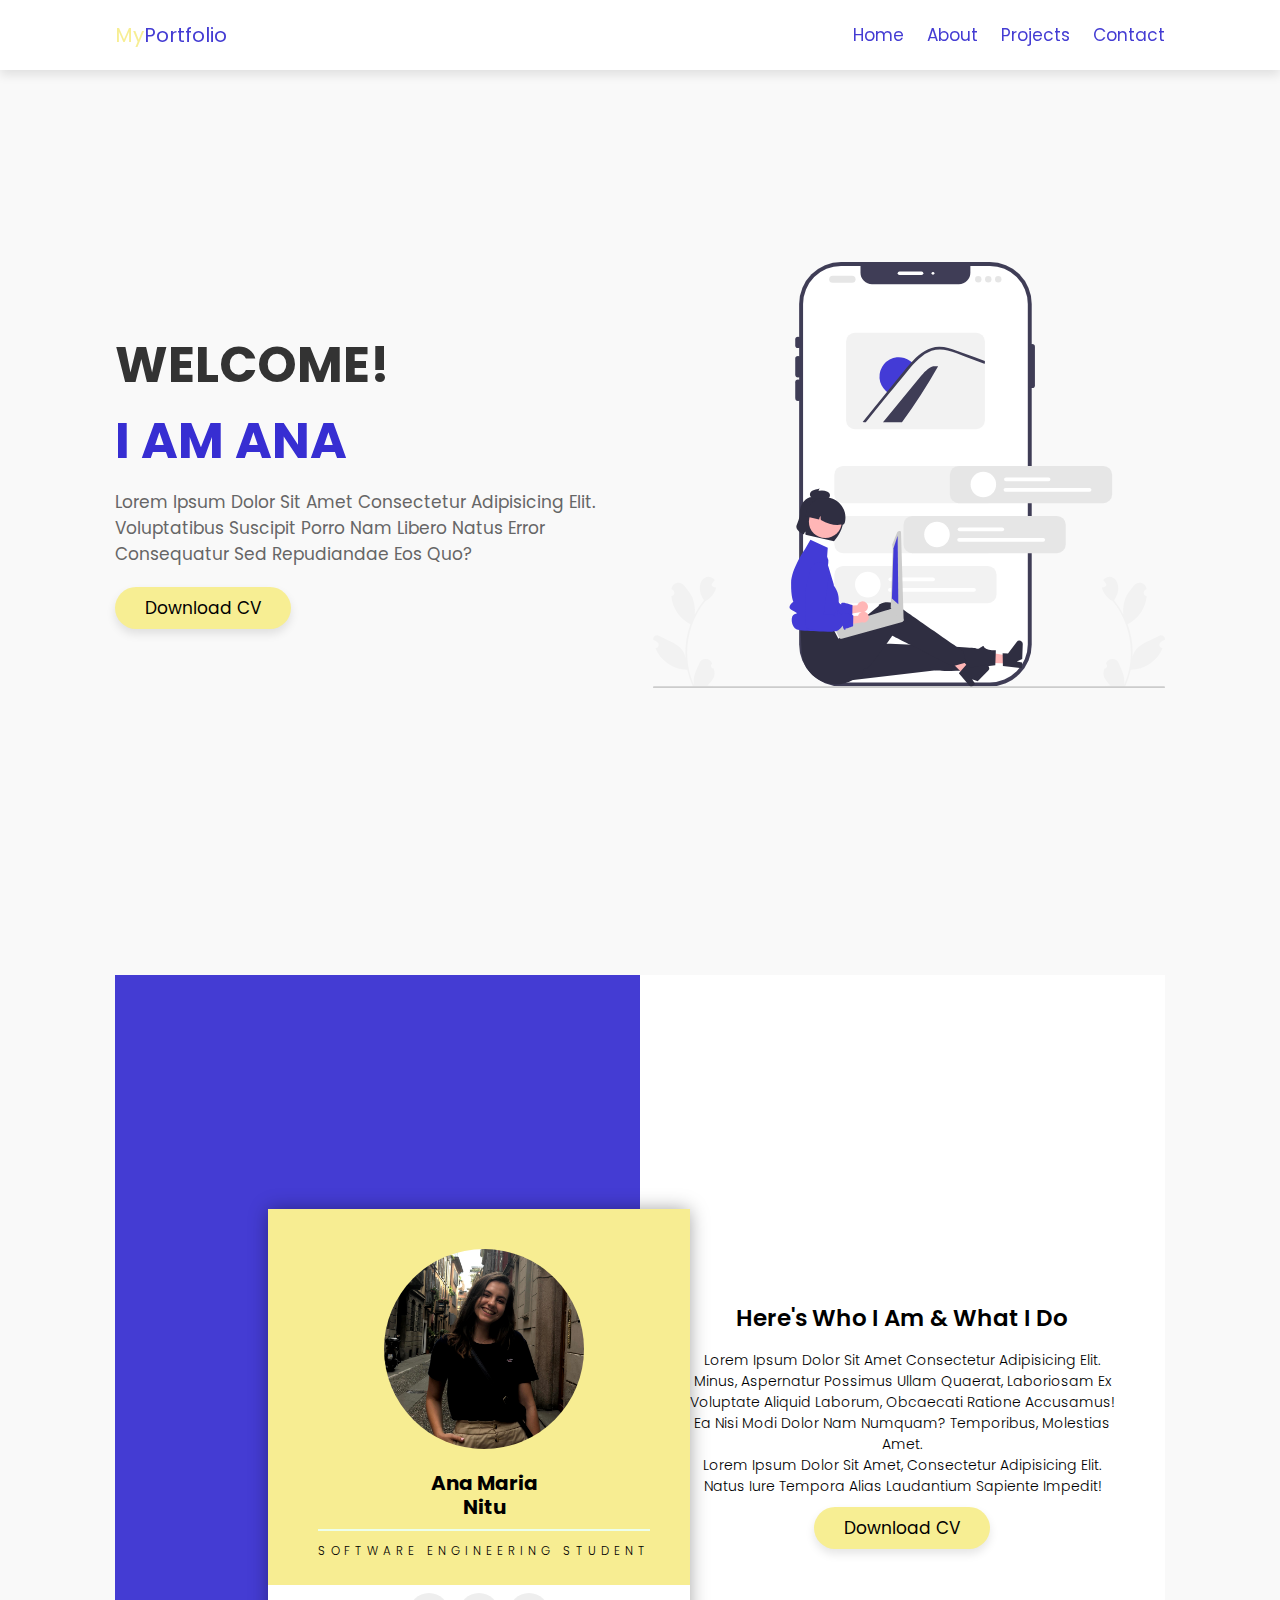
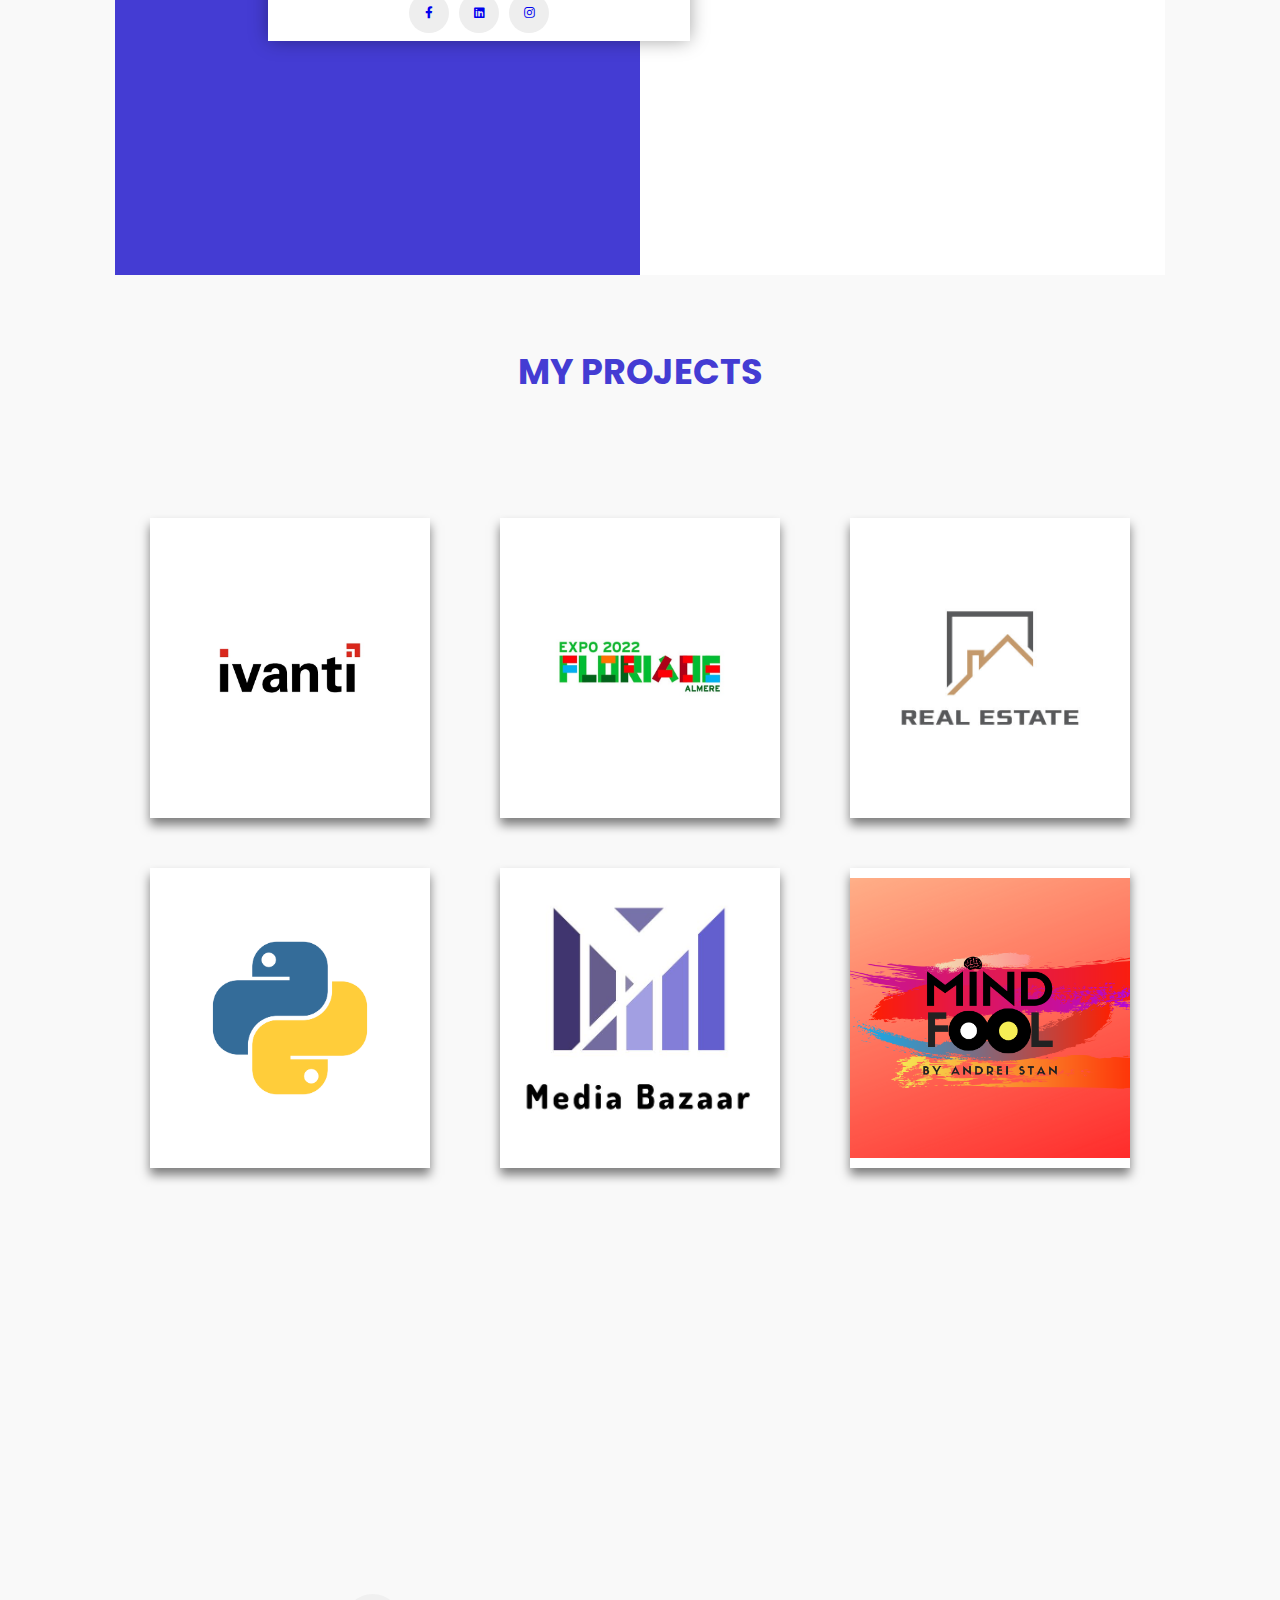
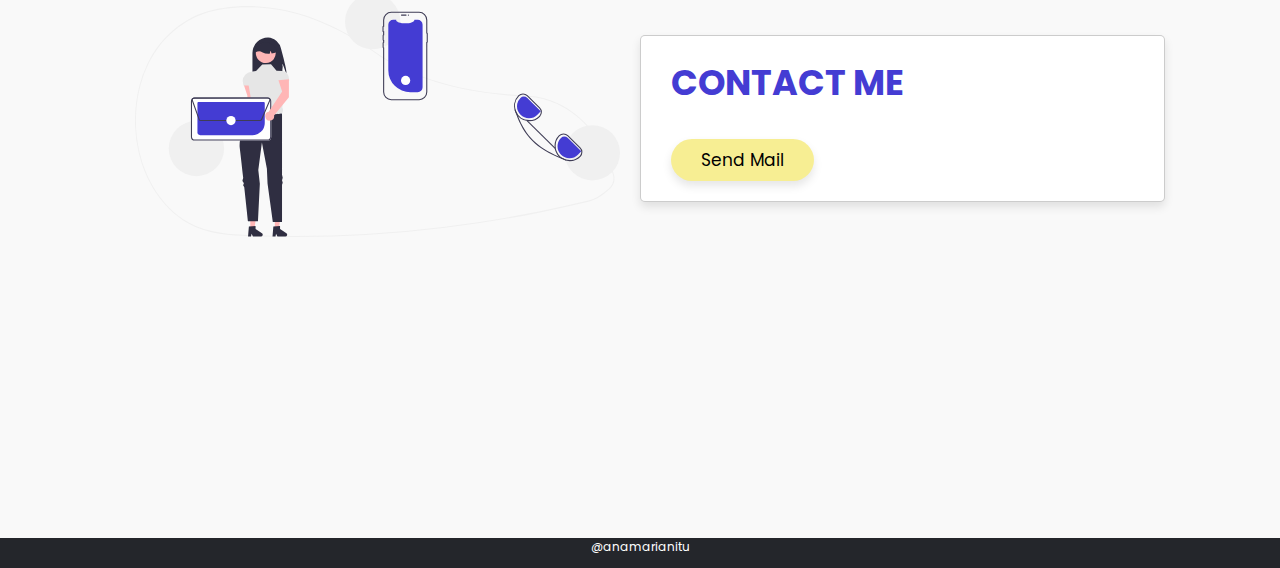
==== index.html @ 24173762 "Add website portfolio v1" ====
<!DOCTYPE html>
<html lang="en">

<head>
    <meta charset="UTF-8">
    <meta name="viewport" content="width=device-width, initial-scale=1.0">
    <link rel="icon" href="images/icon.ico">
    <link rel="stylesheet" href="https://cdnjs.cloudflare.com/ajax/libs/font-awesome/5.15.3/css/all.min.css">
    <title>Portfolio</title>

    <!-- custom css file link  -->
    <link rel="stylesheet" href="css/style.css">

</head>

<body>

    <!-- header section starts  -->

    <header>

        <a href="#" class="logo"><span>My</span>Portfolio</a>

        <input type="checkbox" id="menu-bar">
        <label for="menu-bar" class="fas fa-bars"></label>

        <nav class="navbar">
            <a href="#home">Home</a>
            <a href="#about">About</a>
            <a href="#projects">Projects</a>
            <a href="#contact">contact</a>
        </nav>

    </header>

    <!-- header section ends -->

    <!-- home section starts  -->

    <section class="home" id="home">

        <div class="content">
            <h3>Welcome! <br /><span>I am Ana</span></h3>
            <p>Lorem ipsum dolor sit amet consectetur adipisicing elit. Voluptatibus suscipit porro nam libero natus
                error consequatur sed repudiandae eos quo?</p>
            <a href="./files/my-resume.pdf" download="Ana_Resume" class="btn">Download CV</a>
        </div>

        <div class="image">
            <img src="images/home.svg" alt="">
        </div>

    </section>

    <!-- home section ends -->

    <!-- about me section -->

    <section class="about-wrapper" id="about">
        <div class="about-left">
            <div class="about-left-content">
                <div>
                    <div class="shadow">
                        <div class="about-img">
                            <img src="./images/about-me1.jpg" alt="about image">
                        </div>
                    </div>

                    <h2>Ana Maria<br>Nitu</h2>
                    <h3>Software Engineering Student</h3>
                </div>

                <ul class="social-icons">
                    <li><a href="https://www.facebook.com/anna.mary.5030/" class="fab fa-facebook-f"></a></li>
                    <li><a href="https://www.linkedin.com/in/ana-maria-nitu-854057144/" class="fab fa-linkedin"></a>
                    </li>
                    <li><a href="https://www.instagram.com/anamarianitu181/" class="fab fa-instagram"></a></li>
                </ul>
            </div>
        </div>

        <div class="about-right">
            <h2>Here's who I am & what I do</h2>
            <div class="about-para">
                <p>Lorem ipsum dolor sit amet consectetur adipisicing elit. Minus, aspernatur possimus ullam quaerat,
                    laboriosam ex voluptate aliquid laborum, obcaecati ratione accusamus! Ea nisi modi dolor nam
                    numquam? Temporibus, molestias amet.</p>
                <p>Lorem ipsum dolor sit amet, consectetur adipisicing elit. Natus iure tempora alias laudantium
                    sapiente impedit!</p>
            </div>
            <a class="btn" href="./files/my-resume.pdf" download="My Resume">Download CV</a>
        </div>
    </section>


    <!-- project section -->

    <section class="projects" id="projects">
        <h1 class="heading"> My Projects </h1>
        <div class="wrapper-projects">
            <div class="card-projects">
                <img src="./images/ivanti.jpg">
                <div class="info-projects">
                    <h1>Ivanti Marketplace</h1>
                    <p>Digital marketplace for downloading or uploading packages</p>
                    <a href="https://github.com/VidBarbaro/Ivanti-Alt-Solutions-Group" class="btn-projects">GIT</a>
                    <a href="./files/ivanti.pdf" class="btn-projects">Read More</a>
                </div>
            </div>

            <div class="card-projects">
                <img src="./images/floriade.jpg">
                <div class="info-projects">
                    <h1>Floriade AR Experience</h1>
                    <p>Educational app for Floriade Expo 2022</p>
                    <a href="https://apps.apple.com/nl/app/floriade-ar-experience/id1614627122?l=en"
                        class="btn-projects">IOS</a>
                    <a href="https://play.google.com/store/apps/details?id=com.floriadeandroid"
                        class="btn-projects">Android</a>
                </div>
            </div>

            <div class="card-projects">
                <img src="./images/estateland.jpg">
                <div class="info-projects">
                    <h1>EstateLand</h1>
                    <p>Website for a real estate agency</p>
                    <a href="https://git.fhict.nl/I457646/individualtrack-s3" class="btn-projects">GIT</a>
                </div>
            </div>

        </div>

        <div class="wrapper-projects">
            <div class="card-projects">
                <img src="./images/python.png">
                <div class="info-projects">
                    <h1>Python Projects</h1>
                    <p>Multiple smaller projects and games in python</p>
                    <a href="./files/python.pdf" class="btn-projects">Read More</a>
                </div>
            </div>

            <div class="card-projects">
                <img src="./images/mediabazaar.JPG">
                <div class="info-projects">
                    <h1>Media Bazaar</h1>
                    <p>C# Application and website for hardware store management</p>
                    <a href="https://git.fhict.nl/I459559/software-project-semester-2" class="btn-projects">GIT</a>
                </div>
            </div>

            <div class="card-projects">
                <img src="./images/mindfool.png">
                <div class="info-projects">
                    <h1>MindFool</h1>
                    <p>Portfolio website for a psychology student</p>
                    <a href="https://mindfoolbyandreistan.github.io/mindfool/" class="btn-projects">Read More</a>
                </div>
            </div>

        </div>

    </section>

    <!-- contact section starts  -->

    <section class="contact" id="contact">

        <div class="image">
            <img src="images/undraw_contact_us_re_4qqt.svg" alt="">
        </div>

        <form action="">

            <h1 class="heading">contact me</h1>

            <!-- <div class="inputBox">
                <input type="text" required>
                <label>name</label>
            </div>

            <div class="inputBox">
                <input type="email" required>
                <label>email</label>
            </div>

            <div class="inputBox">
                <input type="number" required>
                <label>phone</label>
            </div>

            <div class="inputBox">
                <textarea required name="" id="" cols="30" rows="10"></textarea>
                <label>message</label>
            </div> -->

            <!-- <input type="submit" class="btn" value="send message"> -->

            <a href="mailto:anamarianitu5@gmail.com" class="btn">Send Mail</a>
            <!-- <a href="mailto:anamarianitu5@gmail.com?subject=Testing out mailto!&body=This is only a test!">Second Example</a> -->

        </form>

    </section>

    <!-- contact section edns -->

    <!-- footer section starts  -->

    <!-- <div class="footer">

        <div class="box-container">

            <div class="box">
                <h3>about us</h3>
                <p>Lorem ipsum dolor sit amet consectetur adipisicing elit. Amet pariatur rerum consectetur architecto
                    ad tempora blanditiis quo aliquid inventore a.</p>
            </div>

            <div class="box">
                <h3>quick links</h3>
                <a href="#">home</a>
                <a href="#">features</a>
                <a href="#">about</a>
                <a href="#">review</a>
                <a href="#">pricing</a>
                <a href="#">contact</a>
            </div>

            <div class="box">
                <h3>follow us</h3>
                <a href="#">facebook</a>
                <a href="#">instagram</a>
                <a href="#">pinterest</a>
                <a href="#">twitter</a>
            </div>

            <div class="box">
                <h3>contact info</h3>
                <div class="info">
                    <i class="fas fa-phone"></i>
                    <p> +123-456-7890 <br> +111-2222-333 </p>
                </div>
                <div class="info">
                    <i class="fas fa-envelope"></i>
                    <p> example@gmail.com <br> example@gmail.com </p>
                </div>
                <div class="info">
                    <i class="fas fa-map-marker-alt"></i>
                    <p> mumbai, india - 400104 </p>
                </div>
            </div>

        </div>

        <h1 class="credit"> &copy; copyright @ 2021 by mr. web designer </h1>

    </div> -->

    <!-- footer section ends -->

    <footer class="footer">
            <p class="footer-p">@anamarianitu</p>
    </footer>

























</body>

</html>
---- css/style.css ----
@import url('https://fonts.googleapis.com/css2?family=Poppins:wght@100;200;300;400&display=swap');

:root {
    --purple: #814096;
    --pink: #F83292;
    --gradient: linear-gradient(90deg, var(--purple), var(--pink));
}

* {
    font-family: 'Poppins', sans-serif;
    margin: 0;
    padding: 0;
    box-sizing: border-box;
    text-decoration: none;
    outline: none;
    border: none;
    text-transform: capitalize;
}

*::selection {
    background: var(--pink);
    color: #fff;
}

html {
    font-size: 62.5%;
    overflow-x: hidden;
}

body {
    background: #f9f9f9;
}

section {
    min-height: 100vh;
    padding: 0 9%;
    padding-top: 7.5rem;
    padding-bottom: 2rem;
}

.btn {
    display: inline-block;
    margin-top: 1rem;
    padding: .8rem 3rem;
    border-radius: 5rem;
    background-color: #f7ee93;
    ;
    font-size: 1.7rem;
    color: rgb(0, 0, 0);
    cursor: pointer;
    box-shadow: 0 .5rem 1rem rgba(0, 0, 0, .1);
    transition: all .3s linear;
}

.btn:hover {
    transform: scale(1.1);
}

.heading {
    text-align: center;
    /* background:var(--gradient); */
    color: #443cd3;
    /* color:transparent; */
    /* -webkit-background-clip: text; */
    /* background-clip: text; */
    font-size: 3.5rem;
    text-transform: uppercase;
    padding: 70px 0;
}

header {
    position: fixed;
    top: 0;
    left: 0;
    width: 100%;
    background: #fff;
    box-shadow: 0 .5rem 1rem rgba(0, 0, 0, .1);
    padding: 2rem 9%;
    display: flex;
    align-items: center;
    justify-content: space-between;
    z-index: 1000;
}

header .logo {
    font-size: 2rem;
    color: #443cd3;
}

header .logo span {
    color: #f7ee93;
}

header .navbar a {
    font-size: 1.7rem;
    margin-left: 2rem;
    color: #443cd3;
}

header .navbar a:hover {
    color: #7670e7;
}

header input {
    display: none;
}

header label {
    font-size: 3rem;
    color: var(--purple);
    cursor: pointer;
    visibility: hidden;
    opacity: 0;
}

.home {
    display: flex;
    align-items: center;
    justify-content: center;
    /* background:url(../images/bg.jpeg) no-repeat; */
    background-size: cover;
    background-position: center;
}

.home .image img {
    width: 40vw;
    animation: float 3s linear infinite;
}

@keyframes float {

    0%,
    100% {
        transform: translateY(0rem);
    }

    50% {
        transform: translateY(-3.5rem);
    }
}

.home .content h3 {
    font-size: 5rem;
    color: #333;
    text-transform: uppercase;
}

.home .content h3 span {
    color: #372ED2;
    text-transform: uppercase;
}

.home .content p {
    font-size: 1.7rem;
    color: #666;
    padding: 1rem 0;
}

.features .box-container {
    display: flex;
    align-items: center;
    justify-content: center;
    flex-wrap: wrap;
}

.features .box-container .box {
    flex: 1 1 30rem;
    background: #fff;
    border-radius: .5rem;
    border: .1rem solid rgba(0, 0, 0, .2);
    box-shadow: 0 .5rem 1rem rgba(0, 0, 0, .1);
    margin: 1.5rem;
    padding: 3rem 2rem;
    border-radius: .5rem;
    text-align: center;
    transition: .2s linear;
}

.features .box-container .box img {
    height: 15rem;
}

.features .box-container .box h3 {
    font-size: 2rem;
    color: #333;
    padding-top: 1rem;
}

.features .box-container .box p {
    font-size: 1.3rem;
    color: #666;
    padding: 1rem 0;
}

.contact {
    display: flex;
    align-items: center;
    justify-content: center;
    flex-wrap: wrap;
    padding-bottom: 4rem;
    padding-top: 100px;
}

.contact .image {
    flex: 1 1 40rem;
}

.contact .image img {
    width: 100%;
    padding: 2rem;
}

.contact form {
    flex: 1 1 40rem;
    padding: 2rem 3rem;
    border: .1rem solid rgba(0, 0, 0, .2);
    box-shadow: 0 .5rem 1rem rgba(0, 0, 0, .1);
    border-radius: .5rem;
    background: #fff;
}

.contact form .heading {
    text-align: left;
    padding: 0;
    padding-bottom: 2rem;
}

.contact form .inputBox {
    position: relative;
}

.contact form .inputBox input,
.contact form .inputBox textarea {
    width: 100%;
    background: none;
    color: #666;
    margin: 1.5rem 0;
    padding: .5rem 0;
    font-size: 1.7rem;
    border-bottom: .1rem solid rgba(0, 0, 0, .1);
    text-transform: none;
}

.contact form .inputBox textarea {
    resize: none;
    height: 13rem;
}

.contact form .inputBox label {
    position: absolute;
    top: 1.7rem;
    left: 0;
    font-size: 1.7rem;
    color: #666;
    transition: .2s linear;
}

.contact form .inputBox input:focus~label,
.contact form .inputBox input:valid~label,
.contact form .inputBox textarea:focus~label,
.contact form .inputBox textarea:valid~label {
    top: -.5rem;
    font-size: 1.5rem;
    color: var(--pink);
}

@media (max-width:1200px) {

    html {
        font-size: 55%;
    }

}

@media (max-width:991px) {

    section {
        padding: 0 3%;
        padding-top: 7.5rem;
        padding-bottom: 2rem;
    }

}

@media (max-width:768px) {

    header label {
        visibility: visible;
        opacity: 1;
    }

    header .navbar {
        position: absolute;
        top: 100%;
        left: 0;
        width: 100%;
        background: #fff;
        padding: 1rem 2rem;
        border-top: .1rem solid rgba(0, 0, 0, .2);
        box-shadow: 0 .5rem 1rem rgba(0, 0, 0, .1);
        transform-origin: top;
        transform: scaleY(0);
        opacity: 0;
        transition: .2s linear;
    }

    header .navbar a {
        display: block;
        margin: 2rem 0;
        font-size: 2rem;
    }

    header input:checked~.navbar {
        transform: scaleY(1);
        opacity: 1;
    }

    header input:checked~label::before {
        content: '\f00d';
    }

    .home {
        flex-flow: column-reverse;
    }

    .home .image img {
        width: 100%;
    }

    .home .content h3 {
        font-size: 3.6rem;
    }

    .home .content p {
        font-size: 1.5rem;
    }



}

@media (max-width:450px) {

    html {
        font-size: 50%;
    }

    .about .column .content .buttons a {
        width: 100%;
        text-align: center;
    }

    .about .column .content .buttons a:last-child {
        margin: 1rem 0;
    }

}



/* about me section */

.about-wrapper {
    height: 100vh;
    /* margin-bottom: 60px; */
}

.about-left {
    background-color: #443cd3;
    display: flex;
    flex-direction: column;
    align-items: center;
    justify-content: center;
    height: 100vh;
}

.about-left-content>div {
    background-color: #f7ed92;
    padding: 4rem 4rem 2.5rem 5rem;
    text-align: center;
}

.about-left-content {
    box-shadow: 0px 0px 18px -1px rgba(0, 0, 0, 0.39);
    -webkit-box-shadow: 0px 0px 18px -1px rgba(0, 0, 0, 0.39);
    -moz-box-shadow: 0px 0px 18px -1px rgba(0, 0, 0, 0.39);
}

.about-img img {
    display: block;
    width: 200px;
}

.about-img {
    width: 200px;
    height: 200px;
    overflow: hidden;
    border-radius: 50%;
    transition: all 0.5s ease-in-out;
}

.shadow {
    margin-left: auto;
    margin-right: auto;
    border-radius: 50%;
    width: 200px;
    height: 200px;
    position: relative;
    cursor: pointer;
}

.shadow::after {
    content: "";
    position: absolute;
    background: rgba(0, 0, 0, 0.4);
    left: 50%;
    transform: translateX(-50%);
    bottom: -20px;
    height: 7px;
    width: 50px;
    filter: blur(3px);
    -webkit-filter: blur(3px);
    opacity: 0;
    transition: all 0.6s ease;
}

.shadow:hover .about-img {
    transform: translateY(-10px);
}

.shadow:hover::after {
    opacity: 1;
}

.about-left-content h2 {
    font-size: 2rem;
    margin: 2.2rem 0 0.6rem 0;
    line-height: 1.2;
    padding-bottom: 1rem;
    border-bottom: 2px solid #edffec;
}

.about-left-content h3 {
    text-transform: uppercase;
    font-weight: 300;
    letter-spacing: 5px;
    margin-top: 1.2rem;
}

.social-icons {
    background: #fff;
    display: flex;
    justify-content: center;
    padding: 0.8rem 0;
}

.social-icons li {
    list-style-type: none;
    background: #EEEEEE;
    color: #fff;
    width: 40px;
    height: 40px;
    margin: 0 0.5rem;
    border-radius: 50%;
    display: flex;
    justify-content: center;
    align-items: center;
    font-size: 1.2rem;
    cursor: pointer;
    transition: all 0.5s ease-in-out;
    transition: 1.5s;
}

.social-icons li:hover {
    background: #f6fade;
    color: #000;
}

.about-right {
    background: #fff;
    height: 100vh;
    display: flex;
    flex-direction: column;
    align-items: center;
    justify-content: center;
    padding: 0 5rem;
    text-align: center;
}

.about-right h2 {
    font-weight: 600;
    margin-bottom: 15px;
    font-size: 23px;
}

.about-para p {
    font-weight: 300;
    font-size: 14px;
}

@media screen and (min-width: 992px) {
    .about-wrapper {
        display: grid;
        grid-template-columns: repeat(2, 1fr);
    }

    .about-left {
        position: relative;
    }

    .about-left-content {
        position: absolute;
        right: -50px;
    }
}


/* projects */
.projects {
    width: 100%;
    height: 100%;
    justify-content: center;
    align-items: center;
}

.wrapper-projects {
    display: flex;
    justify-content: space-around;
    flex-wrap: nowrap;
    margin: 50px auto;
}

.card-projects {
    width: 280px;
    height: 300px;
    padding: 2rem 1rem;
    background-color: white;
    position: relative;
    display: flex;
    align-items: flex-end;
    box-shadow: 0px 7px 10px rgba(0, 0, 0, 0.5);
    transition: 0.5s ease-in-out;
}

.card-projects:hover {
    transform: translateY(20px);
}

.card-projects:before {
    content: "";
    position: absolute;
    top: 0;
    left: 0;
    display: block;
    width: 100%;
    height: 100%;
    background: linear-gradient(to bottom, rgba(36, 63, 185, 0.5), rgb(140, 141, 155));
    z-index: 2;
    transition: 0.5s all;
    opacity: 0;

}

.card-projects:hover:before {
    opacity: 1;
}

.card-projects img {
    width: 100%;
    height: 100%;
    object-fit: scale-down;
    position: absolute;
    top: 0;
    left: 0;
}

.card-projects .info-projects {
    position: relative;
    z-index: 3;
    color: white;
    opacity: 0;
    transform: translateY(30px);
    transition: 0.5s all;
}

.card-projects:hover .info-projects {
    opacity: 1;
    transform: translateY(0px);
}

.card-projects .info-projects h1 {
    margin: 0;
}

.card-projects .info-projects p {
    letter-spacing: 1px;
    font-size: 15px;
    margin-top: 8px;
    margin-bottom: 20px;
}

.card-projects .info-projects .btn-projects {
    text-decoration: none;
    padding: 0.5rem 1rem;
    background: white;
    color: black;
    font-size: 14px;
    font-weight: bold;
    cursor: pointer;
    transition: 0.4s ease-in-out;
}

.card-projects .info-projects .btn-projects:hover {
    box-shadow: 0px 7px 10px rgba(0, 0, 0, 0.5);
}

/* FOOTER */

.footer {
    background-color: #24262b;
    height: 30px;
    text-align: center;
}

.footer-p {
    color: white;
    font-size: 12px;
    text-transform: none;
}
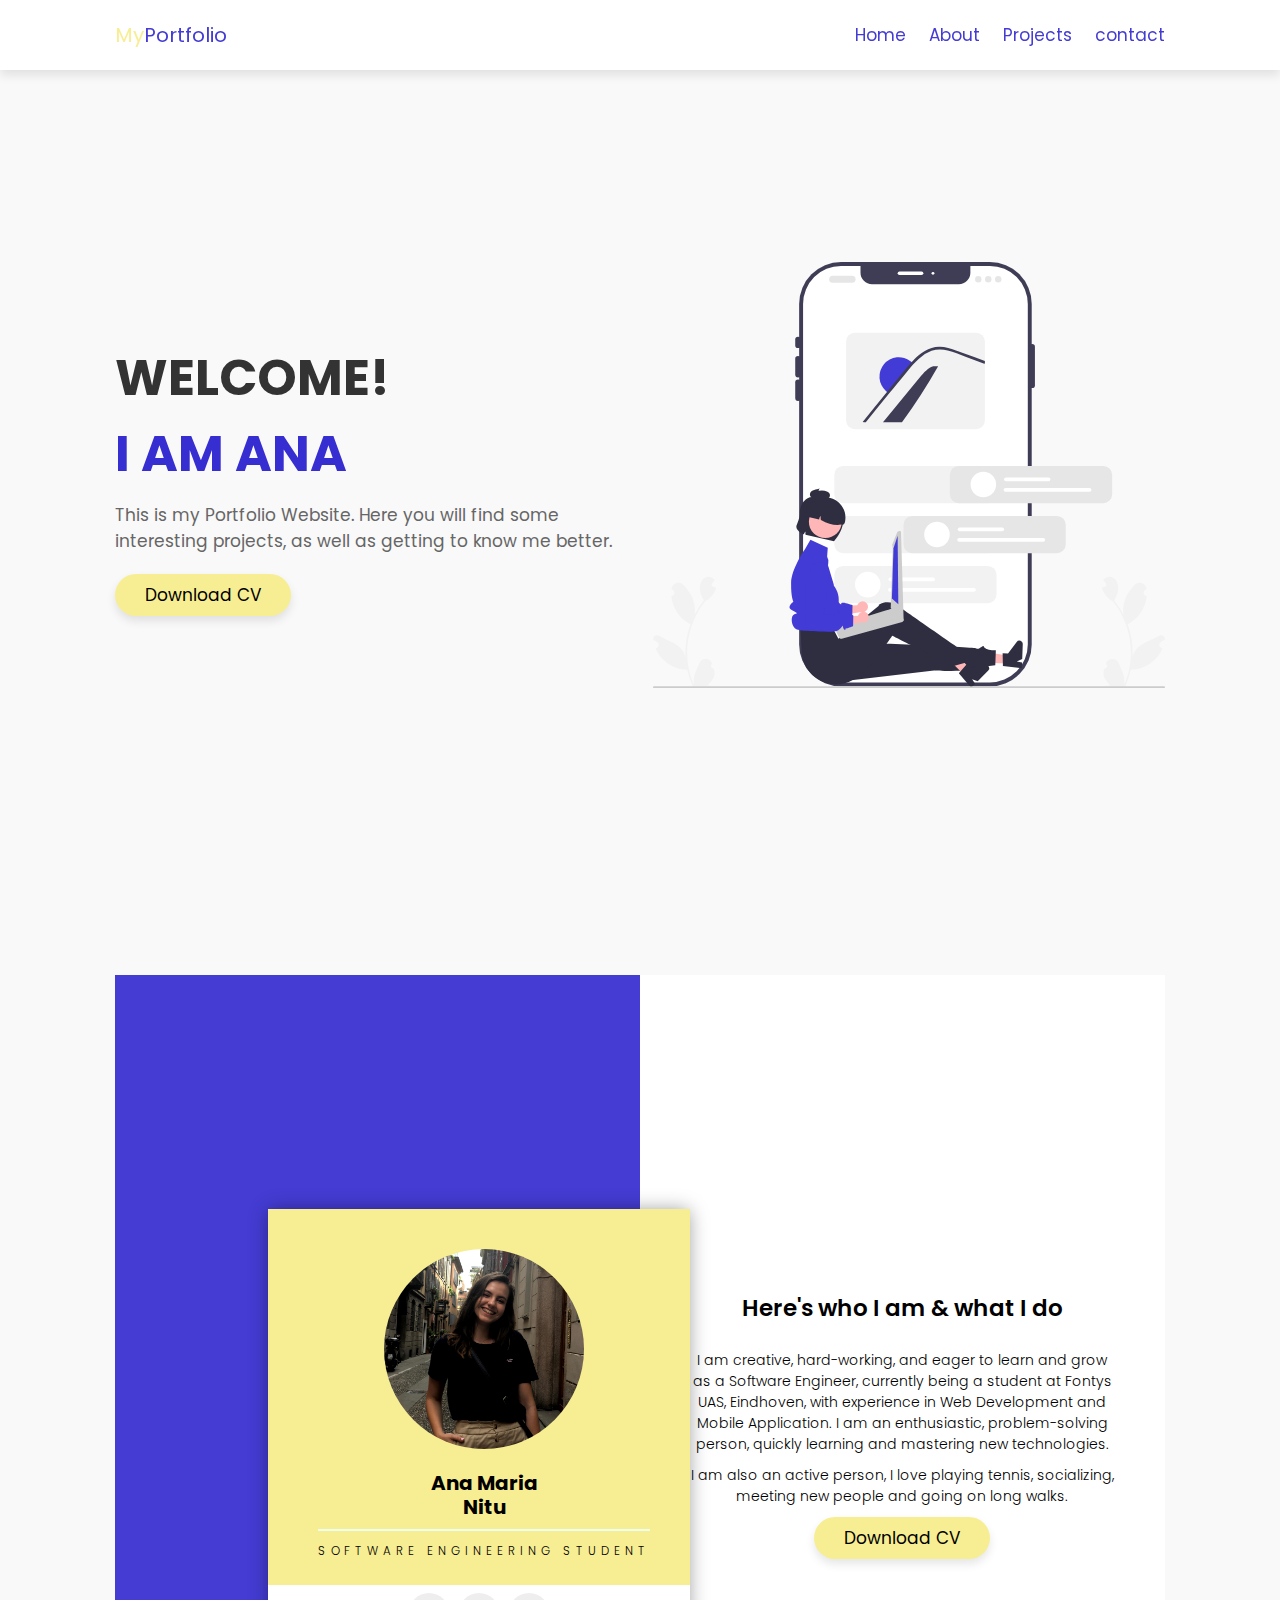
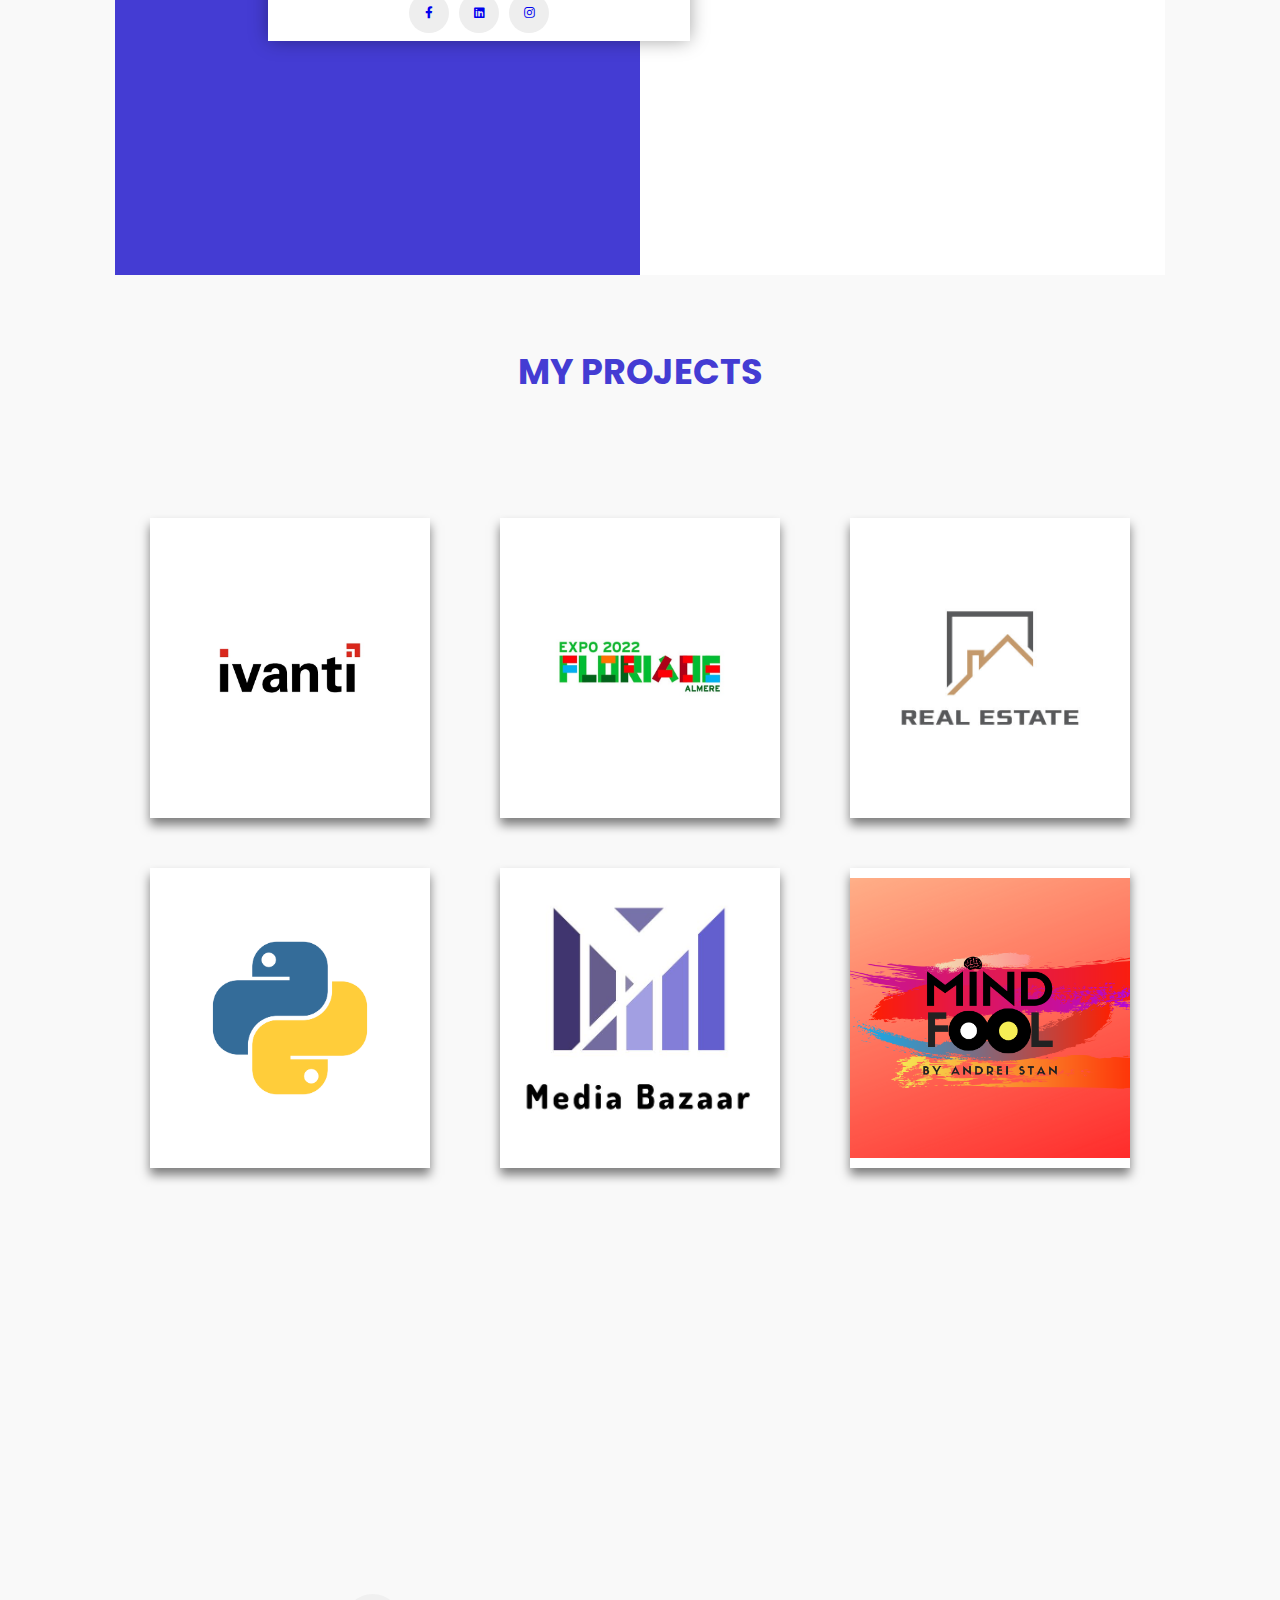
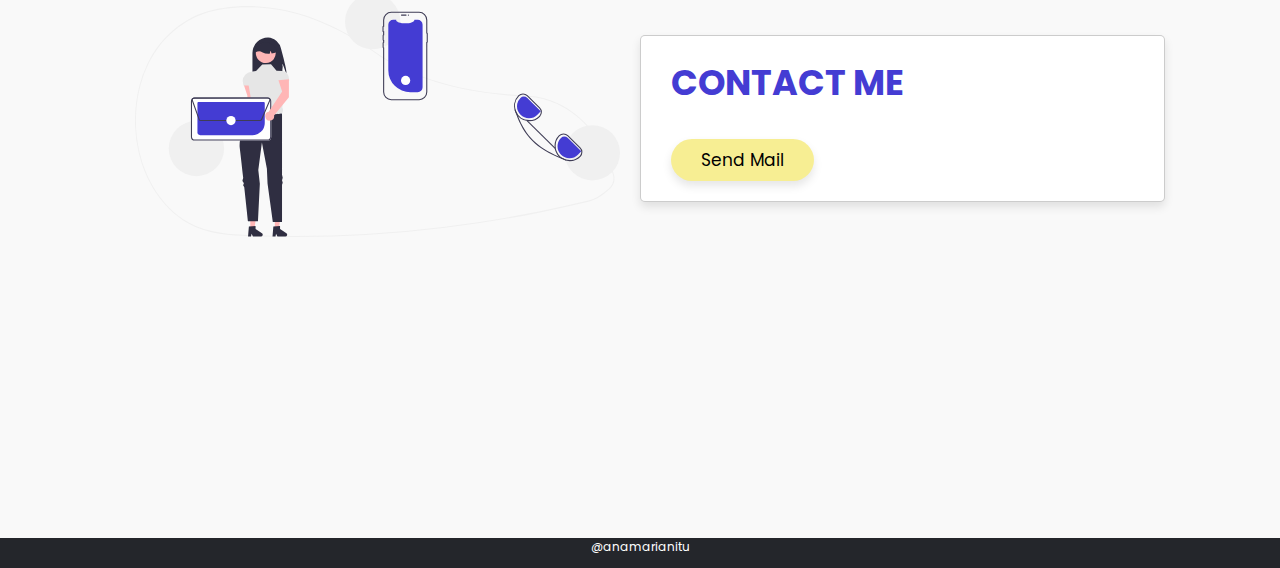
==== commit eb882f2d: "Updates portfolio" ====
--- a/index.html
+++ b/index.html
@@ -8,7 +8,7 @@
     <link rel="stylesheet" href="https://cdnjs.cloudflare.com/ajax/libs/font-awesome/5.15.3/css/all.min.css">
     <title>Portfolio</title>
 
-    <!-- custom css file link  -->
+    <!-- css file link  -->
     <link rel="stylesheet" href="css/style.css">
 
 </head>
@@ -41,8 +41,8 @@
 
         <div class="content">
             <h3>Welcome! <br /><span>I am Ana</span></h3>
-            <p>Lorem ipsum dolor sit amet consectetur adipisicing elit. Voluptatibus suscipit porro nam libero natus
-                error consequatur sed repudiandae eos quo?</p>
+            <p>This is my Portfolio Website. Here you will find some interesting projects, as well as getting to know me
+                better. </p>
             <a href="./files/my-resume.pdf" download="Ana_Resume" class="btn">Download CV</a>
         </div>
 
@@ -82,11 +82,11 @@
         <div class="about-right">
             <h2>Here's who I am & what I do</h2>
             <div class="about-para">
-                <p>Lorem ipsum dolor sit amet consectetur adipisicing elit. Minus, aspernatur possimus ullam quaerat,
-                    laboriosam ex voluptate aliquid laborum, obcaecati ratione accusamus! Ea nisi modi dolor nam
-                    numquam? Temporibus, molestias amet.</p>
-                <p>Lorem ipsum dolor sit amet, consectetur adipisicing elit. Natus iure tempora alias laudantium
-                    sapiente impedit!</p>
+                <p> I am creative, hard-working, and eager to learn and grow as a Software Engineer, currently
+                    being a student at Fontys UAS, Eindhoven, with experience in Web Development and Mobile Application. I am an enthusiastic, problem-solving person,
+                    quickly learning and mastering new technologies.
+                </p>
+                <p>I am also an active person, I love playing tennis, socializing, meeting new people and going on long walks.</p>
             </div>
             <a class="btn" href="./files/my-resume.pdf" download="My Resume">Download CV</a>
         </div>
@@ -172,33 +172,8 @@
         </div>
 
         <form action="">
-
             <h1 class="heading">contact me</h1>
-
-            <!-- <div class="inputBox">
-                <input type="text" required>
-                <label>name</label>
-            </div>
-
-            <div class="inputBox">
-                <input type="email" required>
-                <label>email</label>
-            </div>
-
-            <div class="inputBox">
-                <input type="number" required>
-                <label>phone</label>
-            </div>
-
-            <div class="inputBox">
-                <textarea required name="" id="" cols="30" rows="10"></textarea>
-                <label>message</label>
-            </div> -->
-
-            <!-- <input type="submit" class="btn" value="send message"> -->
-
             <a href="mailto:anamarianitu5@gmail.com" class="btn">Send Mail</a>
-            <!-- <a href="mailto:anamarianitu5@gmail.com?subject=Testing out mailto!&body=This is only a test!">Second Example</a> -->
 
         </form>
 
@@ -206,62 +181,8 @@
 
     <!-- contact section edns -->
 
-    <!-- footer section starts  -->
-
-    <!-- <div class="footer">
-
-        <div class="box-container">
-
-            <div class="box">
-                <h3>about us</h3>
-                <p>Lorem ipsum dolor sit amet consectetur adipisicing elit. Amet pariatur rerum consectetur architecto
-                    ad tempora blanditiis quo aliquid inventore a.</p>
-            </div>
-
-            <div class="box">
-                <h3>quick links</h3>
-                <a href="#">home</a>
-                <a href="#">features</a>
-                <a href="#">about</a>
-                <a href="#">review</a>
-                <a href="#">pricing</a>
-                <a href="#">contact</a>
-            </div>
-
-            <div class="box">
-                <h3>follow us</h3>
-                <a href="#">facebook</a>
-                <a href="#">instagram</a>
-                <a href="#">pinterest</a>
-                <a href="#">twitter</a>
-            </div>
-
-            <div class="box">
-                <h3>contact info</h3>
-                <div class="info">
-                    <i class="fas fa-phone"></i>
-                    <p> +123-456-7890 <br> +111-2222-333 </p>
-                </div>
-                <div class="info">
-                    <i class="fas fa-envelope"></i>
-                    <p> example@gmail.com <br> example@gmail.com </p>
-                </div>
-                <div class="info">
-                    <i class="fas fa-map-marker-alt"></i>
-                    <p> mumbai, india - 400104 </p>
-                </div>
-            </div>
-
-        </div>
-
-        <h1 class="credit"> &copy; copyright @ 2021 by mr. web designer </h1>
-
-    </div> -->
-
-    <!-- footer section ends -->
-
     <footer class="footer">
-            <p class="footer-p">@anamarianitu</p>
+        <p class="footer-p">@anamarianitu</p>
     </footer>
 
 
--- a/css/style.css
+++ b/css/style.css
@@ -1,10 +1,4 @@
 @import url('https://fonts.googleapis.com/css2?family=Poppins:wght@100;200;300;400&display=swap');
-
-:root {
-    --purple: #814096;
-    --pink: #F83292;
-    --gradient: linear-gradient(90deg, var(--purple), var(--pink));
-}
 
 * {
     font-family: 'Poppins', sans-serif;
@@ -14,12 +8,6 @@
     text-decoration: none;
     outline: none;
     border: none;
-    text-transform: capitalize;
-}
-
-*::selection {
-    background: var(--pink);
-    color: #fff;
 }
 
 html {
@@ -58,11 +46,7 @@
 
 .heading {
     text-align: center;
-    /* background:var(--gradient); */
     color: #443cd3;
-    /* color:transparent; */
-    /* -webkit-background-clip: text; */
-    /* background-clip: text; */
     font-size: 3.5rem;
     text-transform: uppercase;
     padding: 70px 0;
@@ -156,42 +140,6 @@
     padding: 1rem 0;
 }
 
-.features .box-container {
-    display: flex;
-    align-items: center;
-    justify-content: center;
-    flex-wrap: wrap;
-}
-
-.features .box-container .box {
-    flex: 1 1 30rem;
-    background: #fff;
-    border-radius: .5rem;
-    border: .1rem solid rgba(0, 0, 0, .2);
-    box-shadow: 0 .5rem 1rem rgba(0, 0, 0, .1);
-    margin: 1.5rem;
-    padding: 3rem 2rem;
-    border-radius: .5rem;
-    text-align: center;
-    transition: .2s linear;
-}
-
-.features .box-container .box img {
-    height: 15rem;
-}
-
-.features .box-container .box h3 {
-    font-size: 2rem;
-    color: #333;
-    padding-top: 1rem;
-}
-
-.features .box-container .box p {
-    font-size: 1.3rem;
-    color: #666;
-    padding: 1rem 0;
-}
-
 .contact {
     display: flex;
     align-items: center;
@@ -229,23 +177,6 @@
     position: relative;
 }
 
-.contact form .inputBox input,
-.contact form .inputBox textarea {
-    width: 100%;
-    background: none;
-    color: #666;
-    margin: 1.5rem 0;
-    padding: .5rem 0;
-    font-size: 1.7rem;
-    border-bottom: .1rem solid rgba(0, 0, 0, .1);
-    text-transform: none;
-}
-
-.contact form .inputBox textarea {
-    resize: none;
-    height: 13rem;
-}
-
 .contact form .inputBox label {
     position: absolute;
     top: 1.7rem;
@@ -253,15 +184,6 @@
     font-size: 1.7rem;
     color: #666;
     transition: .2s linear;
-}
-
-.contact form .inputBox input:focus~label,
-.contact form .inputBox input:valid~label,
-.contact form .inputBox textarea:focus~label,
-.contact form .inputBox textarea:valid~label {
-    top: -.5rem;
-    font-size: 1.5rem;
-    color: var(--pink);
 }
 
 @media (max-width:1200px) {
@@ -496,6 +418,7 @@
 .about-para p {
     font-weight: 300;
     font-size: 14px;
+    margin-top: 10px;
 }
 
 @media screen and (min-width: 992px) {
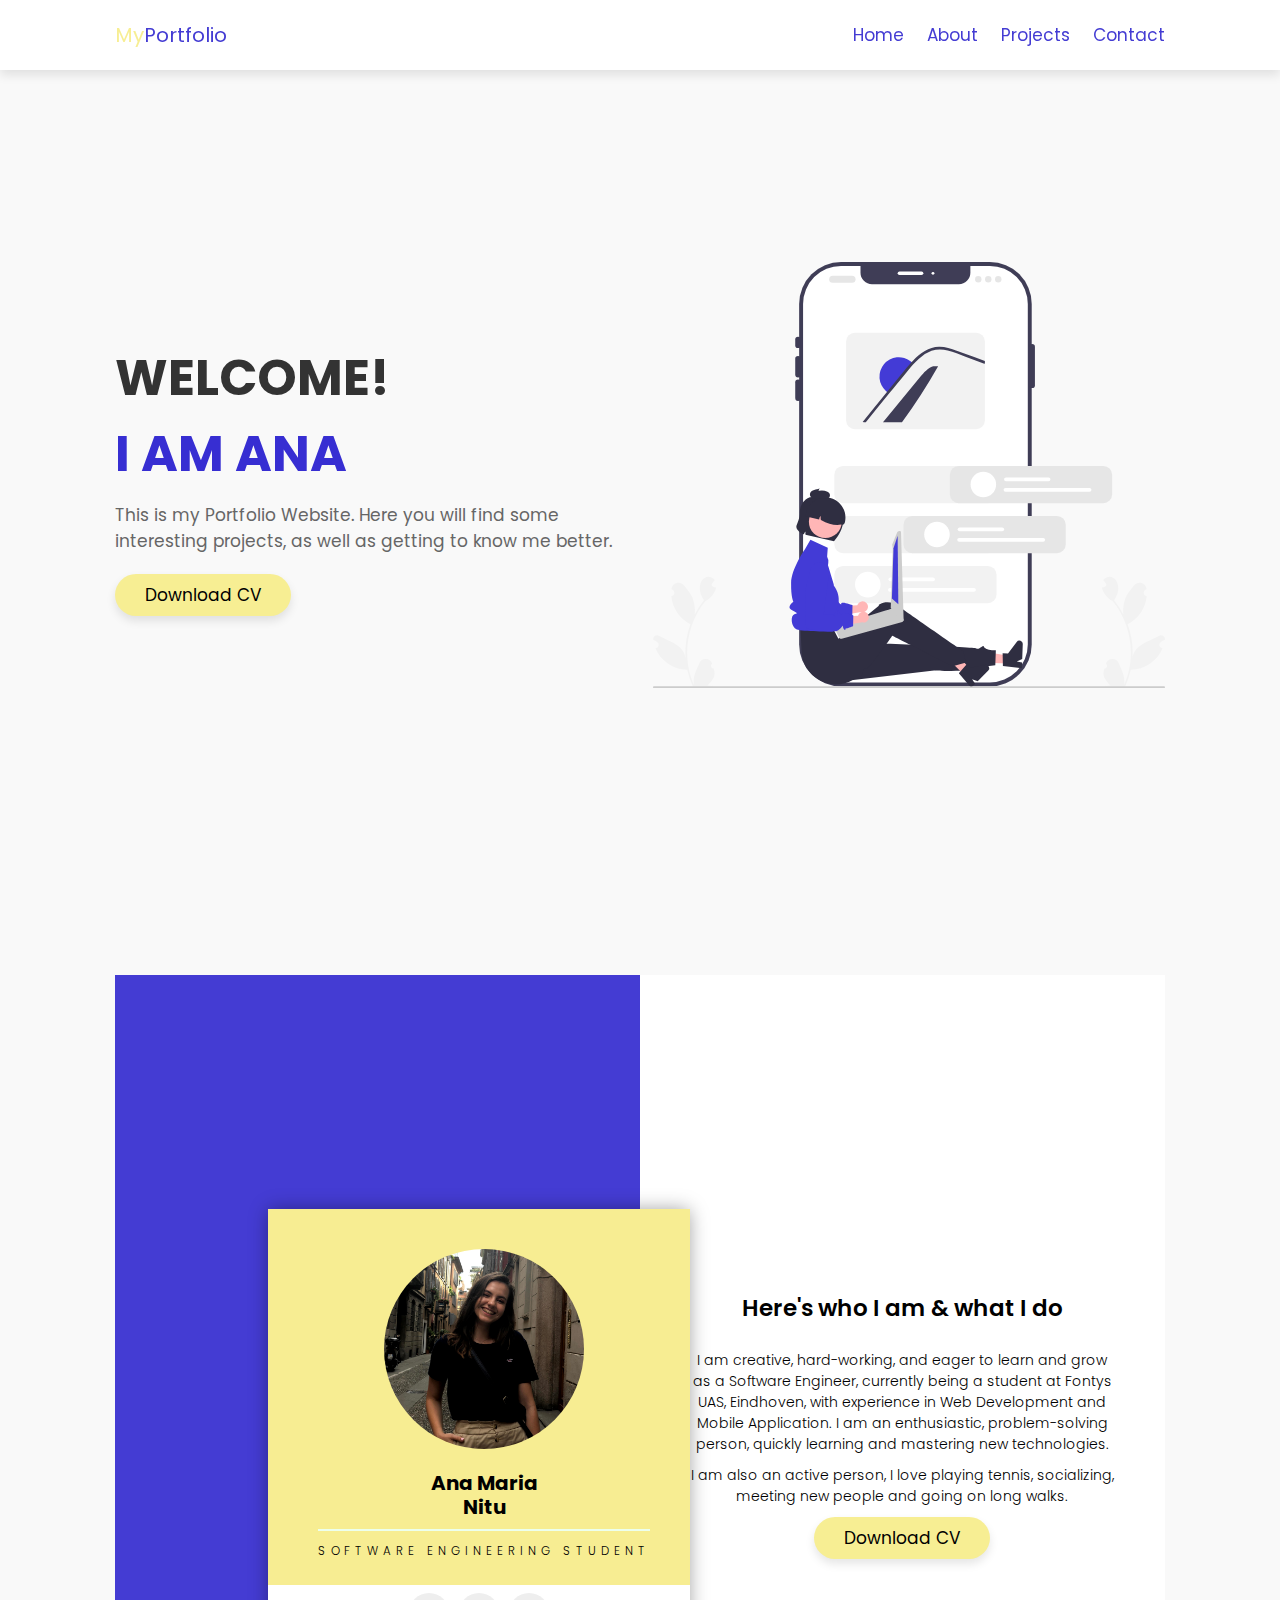
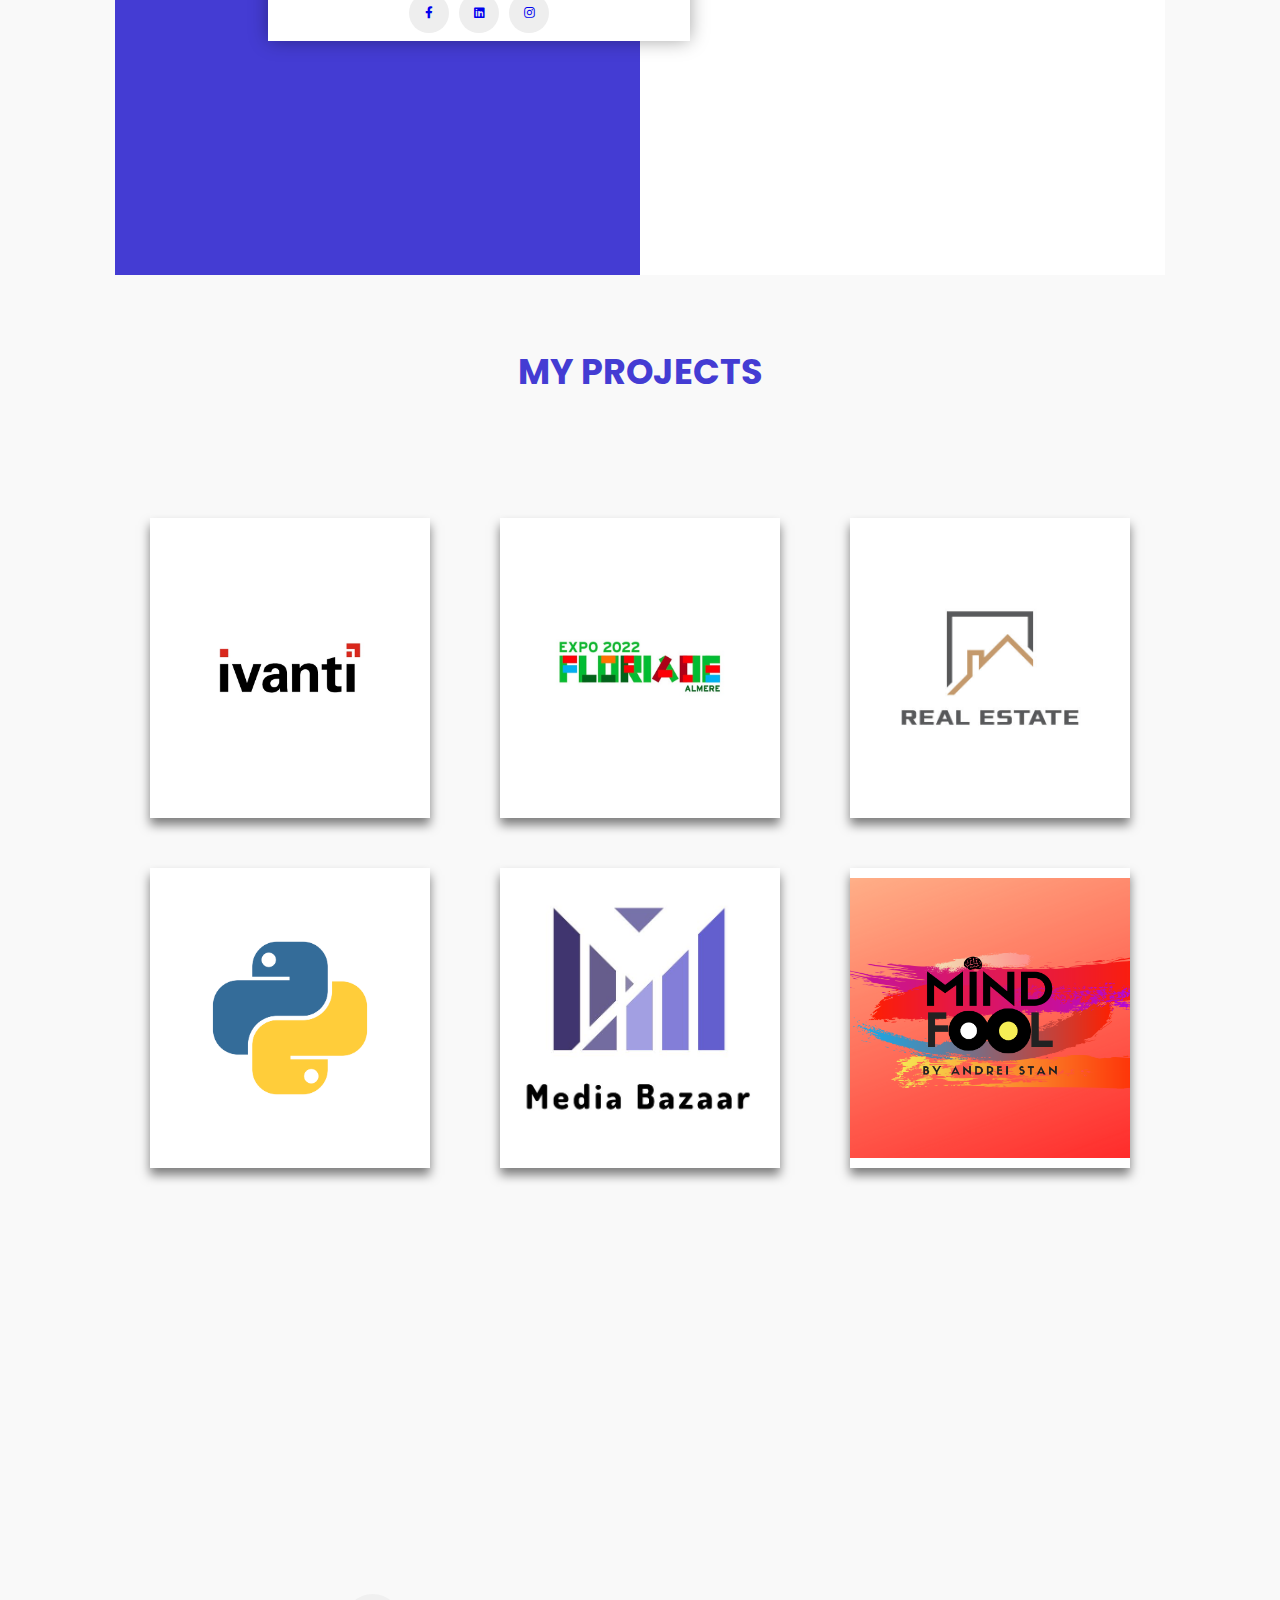
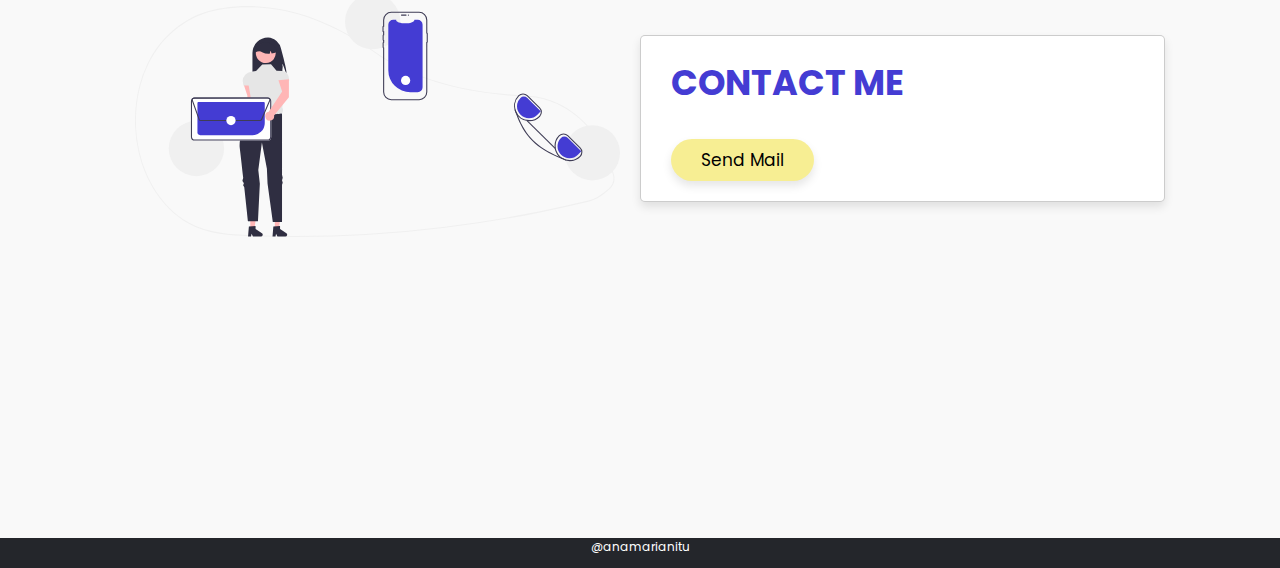
==== commit 15518502: "Update projects" ====
--- a/index.html
+++ b/index.html
@@ -28,7 +28,7 @@
             <a href="#home">Home</a>
             <a href="#about">About</a>
             <a href="#projects">Projects</a>
-            <a href="#contact">contact</a>
+            <a href="#contact">Contact</a>
         </nav>
 
     </header>
@@ -103,8 +103,7 @@
                 <div class="info-projects">
                     <h1>Ivanti Marketplace</h1>
                     <p>Digital marketplace for downloading or uploading packages</p>
-                    <a href="https://github.com/VidBarbaro/Ivanti-Alt-Solutions-Group" class="btn-projects">GIT</a>
-                    <a href="./files/ivanti.pdf" class="btn-projects">Read More</a>
+                    <a href="https://github.com/anamarianitu/IvantiMarketplace" class="btn-projects">GIT</a>
                 </div>
             </div>
 
@@ -125,7 +124,7 @@
                 <div class="info-projects">
                     <h1>EstateLand</h1>
                     <p>Website for a real estate agency</p>
-                    <a href="https://git.fhict.nl/I457646/individualtrack-s3" class="btn-projects">GIT</a>
+                    <a href="https://github.com/anamarianitu/EstateLand" class="btn-projects">GIT</a>
                 </div>
             </div>
 
@@ -137,7 +136,7 @@
                 <div class="info-projects">
                     <h1>Python Projects</h1>
                     <p>Multiple smaller projects and games in python</p>
-                    <a href="./files/python.pdf" class="btn-projects">Read More</a>
+                    <a href="https://github.com/anamarianitu/PythonProjects" class="btn-projects">GIT</a>
                 </div>
             </div>
 
@@ -146,7 +145,7 @@
                 <div class="info-projects">
                     <h1>Media Bazaar</h1>
                     <p>C# Application and website for hardware store management</p>
-                    <a href="https://git.fhict.nl/I459559/software-project-semester-2" class="btn-projects">GIT</a>
+                    <a href="https://github.com/anamarianitu/MediaBazaar" class="btn-projects">GIT</a>
                 </div>
             </div>
 
@@ -155,7 +154,7 @@
                 <div class="info-projects">
                     <h1>MindFool</h1>
                     <p>Portfolio website for a psychology student</p>
-                    <a href="https://mindfoolbyandreistan.github.io/mindfool/" class="btn-projects">Read More</a>
+                    <a href="https://mindfoolbyandreistan.github.io/mindfool/" class="btn-projects">View Website</a>
                 </div>
             </div>
 
@@ -187,28 +186,6 @@
 
 
 
-
-
-
-
-
-
-
-
-
-
-
-
-
-
-
-
-
-
-
-
-
-
 </body>
 
 </html>